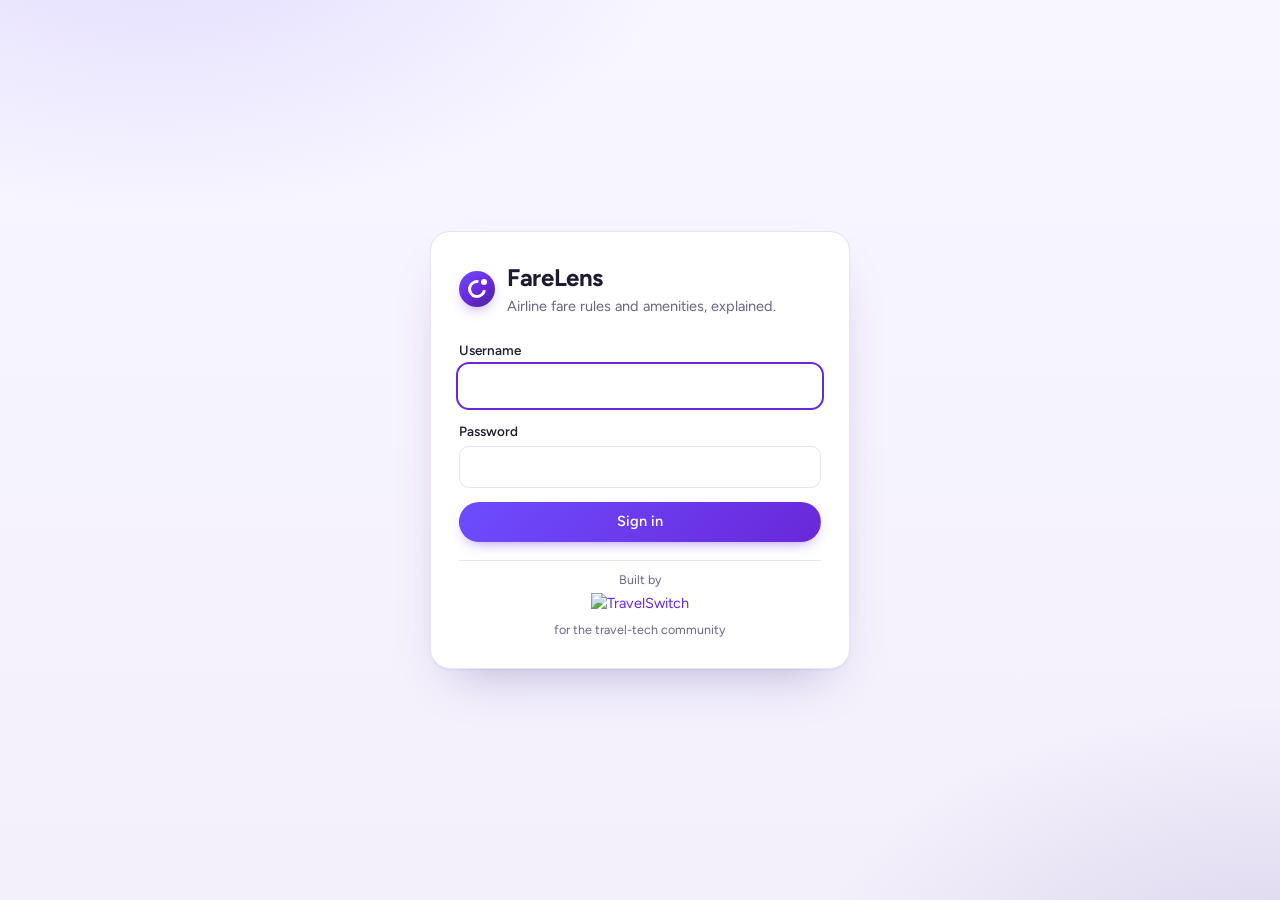
==== ui/index.html @ 28e8c0d3 "docs: headline and copy now cover amenities and fare names" ====
<!doctype html>
<html lang="en">
<head>
  <meta charset="utf-8" />
  <meta name="viewport" content="width=device-width, initial-scale=1" />
  <meta name="color-scheme" content="light dark" />
  <title>FareLens Admin – Airline fare rules summariser &amp; chat</title>
  <meta name="description" content="FareLens admin console: configure your LLM provider (OpenAI, Azure OpenAI, Anthropic Claude, Google Gemini, Groq, AWS Bedrock), manage API keys, prompts and datastores, and test airline fare-rules summaries and chat." />
  <meta name="application-name" content="FareLens" />
  <meta name="author" content="TravelSwitch" />
  <meta name="robots" content="noindex, nofollow" />
  <meta name="theme-color" content="#6928d9" />
  <meta property="og:title" content="FareLens – Airline fare rules, explained" />
  <meta property="og:description" content="Open-source, self-hosted fare-rules summariser and chat API with your own LLM." />
  <meta property="og:type" content="website" />
  <link rel="icon" href="data:image/svg+xml,%3Csvg xmlns='http://www.w3.org/2000/svg' viewBox='0 0 32 32'%3E%3Cdefs%3E%3ClinearGradient id='g' x1='0' y1='0' x2='1' y2='1'%3E%3Cstop offset='0' stop-color='%236d4dff'/%3E%3Cstop offset='1' stop-color='%23442690'/%3E%3C/linearGradient%3E%3C/defs%3E%3Ccircle cx='16' cy='16' r='15' fill='url(%23g)'/%3E%3Ccircle cx='16' cy='16' r='7' fill='none' stroke='%23fff' stroke-width='3' stroke-dasharray='33 11' transform='rotate(-35 16 16)'/%3E%3Ccircle cx='23' cy='9' r='2.5' fill='%23fff'/%3E%3C/svg%3E" />
  <link rel="preconnect" href="https://fonts.googleapis.com" />
  <link rel="preconnect" href="https://fonts.gstatic.com" crossorigin />
  <link rel="stylesheet" href="https://fonts.googleapis.com/css2?family=Figtree:wght@400;500;600;700;800&display=swap" />
  <link rel="stylesheet" href="/ui/assets/styles.css" />
</head>
<body>
  <noscript>FareLens Admin requires JavaScript.</noscript>

  <!-- Login -->
  <section id="view-login" class="auth-screen" hidden>
    <form id="login-form" class="auth-card" autocomplete="on">
      <div class="brand">
        <span class="brand-mark" aria-hidden="true"></span>
        <div>
          <h1>FareLens</h1>
          <p class="muted">Airline fare rules and amenities, explained.</p>
        </div>
      </div>
      <label class="field">
        <span>Username</span>
        <input name="username" type="text" autocomplete="username" required autofocus />
      </label>
      <label class="field">
        <span>Password</span>
        <input name="password" type="password" autocomplete="current-password" required />
      </label>
      <p id="login-error" class="form-error" role="alert" hidden></p>
      <button type="submit" class="btn btn-primary btn-block">Sign in</button>
      <a class="powered-by centered" href="https://travelswitch.com/" target="_blank" rel="noopener" title="TravelSwitch">
        <span class="muted small">Built by</span>
        <img src="/ui/assets/travelswitch-logo.png" alt="TravelSwitch" />
        <span class="muted small">for the travel-tech community</span>
      </a>
    </form>
  </section>

  <!-- App shell -->
  <div id="view-app" class="shell" hidden>
    <aside class="sidebar">
      <div class="brand compact">
        <span class="brand-mark" aria-hidden="true"></span>
        <span class="brand-name">FareLens</span>
      </div>
      <nav class="nav" aria-label="Main">
        <a href="#/overview" data-route="overview">Overview</a>
        <a href="#/usage" data-route="usage">Usage</a>
        <a href="#/llm" data-route="llm">LLM provider</a>
        <a href="#/api-keys" data-route="api-keys">API keys</a>
        <a href="#/datastores" data-route="datastores">Data stores</a>
        <a href="#/prompts" data-route="prompts">Prompts</a>
        <a href="#/playground" data-route="playground">Playground</a>
        <a href="#/account" data-route="account">Account</a>
      </nav>
      <div class="sidebar-footer">
        <a href="/docs" target="_blank" rel="noopener">API docs ↗</a>
        <span id="app-version" class="muted small"></span>
        <a class="powered-by" href="https://travelswitch.com/" target="_blank" rel="noopener" title="TravelSwitch">
          <span class="muted small">Built by</span>
          <img src="/ui/assets/travelswitch-logo.png" alt="TravelSwitch" />
          <span class="muted small">for the travel-tech community</span>
        </a>
      </div>
    </aside>

    <main class="content">
      <header class="topbar">
        <h2 id="page-title">Overview</h2>
        <div class="topbar-right">
          <span id="topbar-user" class="muted"></span>
          <button id="logout-btn" class="btn btn-ghost" type="button">Sign out</button>
        </div>
      </header>
      <div id="password-banner" class="banner banner-warn" hidden>
        You are using the default password. <a href="#/account">Change it now</a>.
      </div>
      <div id="llm-banner" class="banner banner-info" hidden>
        No LLM provider is configured yet — the API will return 503 until you <a href="#/llm">set one up</a>.
      </div>
      <div id="page" class="page"></div>
    </main>
  </div>

  <div id="toasts" class="toasts" aria-live="polite"></div>

  <div id="modal-root"></div>

  <script src="/ui/assets/app.js"></script>
</body>
</html>
---- ui/assets/styles.css ----
/* FareLens admin UI - no framework, light/dark aware. */

:root {
  /* Brand tokens (TravelSwitch palette: purple primary, Figtree type, soft radii) */
  --bg: #fbfaff;
  --surface: #ffffff;
  --surface-2: #f6f4ff;
  --border: #e8e3f5;
  --text: #1f1a2e;
  --text-muted: #6b6482;
  --primary: #6928d9;
  --primary-hover: #5a1fc0;
  --primary-soft: #ece0ff;
  --secondary: #442690;
  --accent: #6d4dff;
  --danger: #d33a3a;
  --danger-soft: #fdeaea;
  --success: #1f8f4e;
  --success-soft: #e4f5ea;
  --warn: #a8600a;
  --warn-soft: #fff3dc;
  --info-soft: #f6f4ff;
  --chart-1: #6928d9;
  --chart-2: #b1a9ff;
  --chart-3: #c9c4d6;
  --chart-4: #f0a04b;
  --radius: 14px;
  --radius-lg: 20px;
  --shadow: 0 1px 2px rgba(68, 38, 144, 0.06), 0 10px 30px -14px rgba(68, 38, 144, 0.18);
  --sidebar-w: 236px;
  --font: "Figtree", system-ui, -apple-system, "Segoe UI", Roboto, "Helvetica Neue", Arial, sans-serif;
  --mono: ui-monospace, SFMono-Regular, Menlo, Consolas, monospace;
}

@media (prefers-color-scheme: dark) {
  :root {
    --bg: #100d1a;
    --surface: #181427;
    --surface-2: #211b35;
    --border: #2f2747;
    --text: #ece8f6;
    --text-muted: #a49dbb;
    --primary: #9b7bff;
    --primary-hover: #ad92ff;
    --primary-soft: #2b1f52;
    --secondary: #b1a9ff;
    --accent: #b1a9ff;
    --danger: #ff6b6b;
    --danger-soft: #3a1d1d;
    --success: #3ccf7a;
    --success-soft: #16311f;
    --warn: #f0b04a;
    --warn-soft: #3a2c10;
    --info-soft: #221b3d;
    --chart-1: #9b7bff;
    --chart-2: #5a48b0;
    --chart-3: #4a4462;
    --chart-4: #f0b04a;
    --shadow: none;
  }
}

* { box-sizing: border-box; }
html, body { margin: 0; padding: 0; }
body {
  font-family: var(--font);
  font-size: 14.5px;
  line-height: 1.5;
  color: var(--text);
  background: var(--bg);
  -webkit-font-smoothing: antialiased;
}
a { color: var(--primary); text-decoration: none; }
a:hover { text-decoration: underline; }
code, pre, .mono { font-family: var(--mono); font-size: 0.92em; }
pre { white-space: pre-wrap; word-break: break-word; }
h1, h2, h3, h4 { margin: 0 0 8px; font-weight: 700; letter-spacing: -0.015em; }
h1 { font-size: 24px; }
h2 { font-size: 20px; }
h3 { font-size: 16px; }
p { margin: 0 0 10px; }
.muted { color: var(--text-muted); }
.small { font-size: 12.5px; }
[hidden] { display: none !important; }

/* ---------- Auth ---------- */
.auth-screen {
  min-height: 100vh;
  display: grid;
  place-items: center;
  padding: 24px;
  background:
    radial-gradient(900px 500px at 12% -10%, rgba(109, 77, 255, 0.16), transparent 60%),
    radial-gradient(800px 480px at 100% 110%, rgba(68, 38, 144, 0.14), transparent 60%),
    linear-gradient(180deg, #f8f6ff 0%, #f3f0fb 100%);
}
@media (prefers-color-scheme: dark) {
  .auth-screen {
    background:
      radial-gradient(900px 500px at 12% -10%, rgba(155, 123, 255, 0.18), transparent 60%),
      radial-gradient(800px 480px at 100% 110%, rgba(109, 77, 255, 0.14), transparent 60%),
      var(--bg);
  }
}
.auth-card {
  width: 100%;
  max-width: 420px;
  background: var(--surface);
  border: 1px solid var(--border);
  border-radius: var(--radius-lg);
  padding: 28px;
  box-shadow: 0 1px 2px rgba(68, 38, 144, 0.06), 0 24px 48px -24px rgba(68, 38, 144, 0.35);
}
.brand { display: flex; align-items: center; gap: 12px; margin-bottom: 22px; }
.brand.compact { margin: 0; padding: 18px 18px 8px; }
.brand h1 { margin: 0; }
.brand p { margin: 0; }
.brand-mark {
  width: 36px; height: 36px; border-radius: 50%; flex: 0 0 auto; position: relative;
  background: linear-gradient(145deg, var(--accent) 0%, var(--primary) 55%, var(--secondary) 100%);
  box-shadow: 0 6px 14px -6px rgba(105, 40, 217, 0.6);
}
.brand-mark::before {
  content: ""; position: absolute; inset: 9px; border-radius: 50%;
  border: 3px solid #fff; border-right-color: transparent; transform: rotate(-35deg);
}
.brand-mark::after {
  content: ""; position: absolute; width: 6px; height: 6px; border-radius: 50%;
  background: #fff; right: 8px; top: 8px;
}
.brand-name { font-weight: 700; font-size: 17px; }

/* ---------- Layout ---------- */
.shell { display: grid; grid-template-columns: var(--sidebar-w) 1fr; min-height: 100vh; }
.sidebar {
  background: var(--surface);
  border-right: 1px solid var(--border);
  display: flex; flex-direction: column;
  position: sticky; top: 0; height: 100vh;
}
.nav { display: flex; flex-direction: column; padding: 8px 10px; gap: 2px; }
.nav a { white-space: nowrap; }
.nav a {
  padding: 9px 14px; border-radius: 999px; color: var(--text); font-weight: 500;
}
.nav a:hover { background: var(--surface-2); text-decoration: none; }
.nav a.active { background: var(--primary-soft); color: var(--primary); }
.sidebar-footer { margin-top: auto; padding: 14px 18px; display: flex; flex-direction: column; gap: 4px; border-top: 1px solid var(--border); }
.content { min-width: 0; display: flex; flex-direction: column; }
.topbar {
  display: flex; align-items: center; justify-content: space-between;
  padding: 16px 28px; border-bottom: 1px solid var(--border); background: var(--surface);
}
.topbar h2 { margin: 0; }
.topbar-right { display: flex; align-items: center; gap: 14px; }
.page { padding: 24px 28px 48px; max-width: 1560px; width: 100%; }

.banner { padding: 10px 28px; border-bottom: 1px solid var(--border); font-weight: 500; }
.banner-warn { background: var(--warn-soft); color: var(--warn); }
.banner-info { background: var(--info-soft); }

/* ---------- Cards & grid ---------- */
.grid { display: grid; gap: 16px; }
.grid-2 { grid-template-columns: repeat(2, minmax(0, 1fr)); }
.grid-3 { grid-template-columns: repeat(3, minmax(0, 1fr)); }
.grid-4 { grid-template-columns: repeat(4, minmax(0, 1fr)); }
.card {
  background: var(--surface); border: 1px solid var(--border); border-radius: var(--radius);
  padding: 18px 20px; box-shadow: var(--shadow);
}
.page > * + * { margin-top: 16px; }
.card-head { display: flex; align-items: center; justify-content: space-between; gap: 12px; margin-bottom: 12px; flex-wrap: wrap; }
.card-head h3 { margin: 0; }
.stat { display: flex; flex-direction: column; gap: 2px; }
.stat .label { color: var(--text-muted); font-size: 12.5px; text-transform: uppercase; letter-spacing: 0.04em; }
.stat .value { font-size: 28px; font-weight: 800; letter-spacing: -0.02em; color: var(--secondary); }
@media (prefers-color-scheme: dark) { .stat .value { color: var(--text); } }
.stat .sub { color: var(--text-muted); font-size: 12.5px; }

.kv { display: grid; grid-template-columns: max-content 1fr; gap: 6px 16px; margin: 0; }
.kv dt { color: var(--text-muted); }
.kv dd { margin: 0; word-break: break-word; }

/* ---------- Forms ---------- */
.field { display: flex; flex-direction: column; gap: 5px; margin-bottom: 14px; }
.field > span { font-weight: 550; font-size: 13.5px; }
.field .help { color: var(--text-muted); font-size: 12.5px; }
input[type="text"], input[type="password"], input[type="number"], input[type="date"], select, textarea {
  width: 100%; padding: 9px 12px; border: 1px solid var(--border); border-radius: 10px;
  background: var(--surface); color: var(--text); font: inherit;
}
input:focus, select:focus, textarea:focus { outline: 2px solid var(--primary); outline-offset: 1px; border-color: transparent; }
textarea { min-height: 120px; resize: vertical; }
.inline { display: flex; gap: 10px; align-items: center; flex-wrap: wrap; }
.inline > * { margin-bottom: 0; }
.inline select, .inline input[type="text"] { width: auto; }
.form-row { display: grid; grid-template-columns: repeat(2, minmax(0, 1fr)); gap: 0 16px; }
.form-actions { display: flex; gap: 10px; align-items: center; flex-wrap: wrap; margin-top: 6px; }
.form-error { color: var(--danger); margin: 0 0 10px; }
.checkbox { display: flex; gap: 8px; align-items: center; font-weight: 500; }
.checkbox input { width: auto; }
.radio-group { display: flex; gap: 14px; flex-wrap: wrap; }
.radio-group label { display: flex; gap: 6px; align-items: center; }

.btn {
  display: inline-flex; align-items: center; justify-content: center; gap: 6px;
  padding: 8px 16px; border-radius: 999px; border: 1px solid var(--border);
  background: var(--surface); color: var(--text); font: inherit; font-weight: 550; cursor: pointer;
}
.btn:hover { background: var(--surface-2); }
.btn:disabled { opacity: 0.55; cursor: not-allowed; }
.btn-primary { background: linear-gradient(135deg, var(--accent), var(--primary)); border-color: transparent; color: #fff; box-shadow: 0 6px 16px -8px rgba(105, 40, 217, 0.7); }
.btn-primary:hover { background: var(--primary-hover); filter: saturate(1.05); }
.btn-danger { color: var(--danger); border-color: var(--danger); background: transparent; }
.btn-danger:hover { background: var(--danger-soft); }
.btn-ghost { border-color: transparent; background: transparent; }
.btn-sm { padding: 5px 10px; font-size: 13px; }
.btn-block { width: 100%; }

/* ---------- Tables ---------- */
.table { width: 100%; border-collapse: collapse; font-size: 13.5px; }
.table th, .table td { text-align: left; padding: 9px 10px; border-bottom: 1px solid var(--border); vertical-align: top; }
.table th { color: var(--text-muted); font-weight: 600; font-size: 12.5px; text-transform: uppercase; letter-spacing: 0.04em; }
.table tr:last-child td { border-bottom: none; }
.table .num { text-align: right; font-variant-numeric: tabular-nums; }
.table-wrap { overflow-x: auto; }

.pill { display: inline-block; padding: 2px 8px; border-radius: 999px; font-size: 12px; font-weight: 600; }
.pill-ok { background: var(--success-soft); color: var(--success); }
.pill-bad { background: var(--danger-soft); color: var(--danger); }
.pill-warn { background: var(--warn-soft); color: var(--warn); }
.pill-muted { background: var(--surface-2); color: var(--text-muted); }

/* ---------- Chart ---------- */
.chart { width: 100%; height: auto; display: block; }
.chart-legend { display: flex; gap: 16px; font-size: 12.5px; color: var(--text-muted); margin-top: 6px; flex-wrap: wrap; }
.chart-legend i { display: inline-block; width: 10px; height: 10px; border-radius: 2px; margin-right: 6px; vertical-align: -1px; }
.chart-tooltip {
  position: fixed; pointer-events: none; z-index: 20; background: var(--text); color: var(--bg);
  padding: 6px 9px; border-radius: 6px; font-size: 12.5px; white-space: nowrap; display: none;
}

/* ---------- Playground ---------- */
.playground { display: grid; grid-template-columns: minmax(0, 1fr) minmax(0, 1fr); gap: 16px; }
.md { font-size: 14px; line-height: 1.55; }
.md table { border-collapse: collapse; width: 100%; margin: 8px 0; font-size: 13px; }
.md th, .md td { border: 1px solid var(--border); padding: 6px 8px; text-align: left; vertical-align: top; }
.md th { background: var(--surface-2); }
.md ul { padding-left: 20px; margin: 6px 0; }
.md h1, .md h2, .md h3 { margin-top: 12px; }
.md[dir="rtl"] { text-align: right; }
.chat-log { display: flex; flex-direction: column; gap: 10px; max-height: 480px; overflow: auto; padding: 4px 0; }
.bubble { padding: 10px 12px; border-radius: 10px; max-width: 92%; }
.bubble-user { align-self: flex-end; background: var(--primary-soft); }
.bubble-assistant { align-self: flex-start; background: var(--surface-2); }
.segments-list { display: flex; flex-direction: column; gap: 10px; }
.segment { border: 1px dashed var(--border); border-radius: 8px; padding: 10px 12px; }
.segment .form-row { grid-template-columns: repeat(3, minmax(0, 1fr)); }

/* ---------- Toasts & modal ---------- */
.toasts { position: fixed; right: 18px; bottom: 18px; display: flex; flex-direction: column; gap: 8px; z-index: 50; }
.toast { padding: 10px 14px; border-radius: 8px; background: var(--text); color: var(--bg); box-shadow: var(--shadow); max-width: 380px; }
.toast-error { background: var(--danger); color: #fff; }
.toast-success { background: var(--success); color: #fff; }
.modal-backdrop { position: fixed; inset: 0; background: rgba(0, 0, 0, 0.45); display: grid; place-items: center; z-index: 40; padding: 20px; }
.modal { background: var(--surface); border-radius: var(--radius-lg); padding: 22px; width: 100%; max-width: 520px; box-shadow: var(--shadow); }
.copy-box { display: flex; gap: 8px; align-items: stretch; }
.copy-box input { font-family: var(--mono); }

.empty { color: var(--text-muted); padding: 18px; text-align: center; }
.spinner { display: inline-block; width: 14px; height: 14px; border: 2px solid currentColor; border-right-color: transparent; border-radius: 50%; animation: spin 0.7s linear infinite; vertical-align: -2px; }
@keyframes spin { to { transform: rotate(360deg); } }

/* ---------- Responsive ---------- */
@media (max-width: 960px) {
  .grid-3, .grid-4 { grid-template-columns: repeat(2, minmax(0, 1fr)); }
  .playground { grid-template-columns: 1fr; }
}
@media (max-width: 720px) {
  .shell { grid-template-columns: 1fr; }
  .sidebar { position: static; height: auto; flex-direction: row; align-items: center; overflow-x: auto; border-right: none; border-bottom: 1px solid var(--border); }
  .nav { flex-direction: row; padding: 8px; }
  .sidebar-footer { display: none; }
  .brand.compact { padding: 10px 12px; }
  .brand.compact .brand-name { display: none; }
  .topbar, .page, .banner { padding-left: 16px; padding-right: 16px; }
  .grid-2, .grid-3, .grid-4, .form-row, .segment .form-row { grid-template-columns: 1fr; }
}

/* ---------- Overview ---------- */
.grid-3-1 { grid-template-columns: minmax(0, 2fr) minmax(0, 1fr); }
.stat-row { display: flex; justify-content: space-between; align-items: flex-end; gap: 12px; }
.stat-row > div { display: flex; flex-direction: column; gap: 2px; min-width: 0; }
.spark { width: 120px; height: 34px; flex: 0 0 auto; }
.head-with-avatar { display: flex; align-items: center; gap: 12px; }
.head-with-avatar h3 { margin: 0; }
.avatar {
  width: 42px; height: 42px; border-radius: 12px; display: grid; place-items: center; flex: 0 0 auto;
  background: linear-gradient(145deg, var(--accent), var(--secondary)); color: #fff; font-weight: 800; font-size: 13px; letter-spacing: 0.02em;
}
.spec-grid { display: grid; grid-template-columns: repeat(2, minmax(0, 1fr)); gap: 10px; margin-top: 6px; }
.spec { background: var(--surface-2); border-radius: 10px; padding: 10px 12px; display: flex; flex-direction: column; gap: 2px; min-width: 0; }
.spec-label { color: var(--text-muted); font-size: 11.5px; text-transform: uppercase; letter-spacing: 0.05em; }
.spec-value { font-weight: 600; overflow-wrap: anywhere; }
.card-foot { display: flex; align-items: center; gap: 12px; margin-top: 14px; padding-top: 12px; border-top: 1px solid var(--border); }
.latency-ok { color: var(--success); font-weight: 700; }
.provider-chips { display: flex; flex-wrap: wrap; gap: 8px; }
.chip { padding: 6px 12px; border-radius: 999px; background: var(--surface-2); border: 1px solid var(--border); color: var(--text); font-weight: 500; font-size: 13px; }
.chip:hover { border-color: var(--primary); color: var(--primary); text-decoration: none; }
.store-row { display: flex; align-items: center; gap: 14px; padding: 12px 0; border-bottom: 1px solid var(--border); }
.store-row:last-of-type { border-bottom: none; }
.store-icon { width: 42px; height: 42px; border-radius: 12px; display: grid; place-items: center; font-weight: 800; font-size: 12px; color: #fff; flex: 0 0 auto; }
.store-icon-pg { background: linear-gradient(145deg, #4b8bd6, #2f5f9e); }
.store-icon-rd { background: linear-gradient(145deg, #e6564d, #b8322a); }
.store-body { flex: 1; min-width: 0; }
.store-title { font-weight: 650; display: flex; gap: 8px; align-items: center; flex-wrap: wrap; }
.store-host { overflow-wrap: anywhere; }
.store-latency { display: flex; flex-direction: column; align-items: flex-end; gap: 2px; text-align: right; flex: 0 0 auto; }
.mini-stats { display: grid; grid-template-columns: repeat(3, minmax(0, 1fr)); gap: 10px; margin-top: 12px; }
.mini-stats > div { background: var(--surface-2); border-radius: 10px; padding: 10px 12px; display: flex; flex-direction: column; gap: 2px; }
.activity { list-style: none; margin: 0; padding: 0; display: flex; flex-direction: column; }
.activity li { display: flex; align-items: center; gap: 10px; padding: 8px 0; border-bottom: 1px solid var(--border); }
.activity li:last-child { border-bottom: none; }
.activity-main { flex: 1; min-width: 0; overflow: hidden; text-overflow: ellipsis; white-space: nowrap; }
.activity-meta { flex: 0 0 auto; }
.dot { width: 8px; height: 8px; border-radius: 50%; flex: 0 0 auto; }
.dot-ok { background: var(--success); }
.dot-bad { background: var(--danger); }
.steps { margin: 0 0 10px; padding-left: 20px; }
.steps li { margin-bottom: 4px; }
.code-block { background: var(--surface-2); border: 1px solid var(--border); border-radius: 10px; padding: 12px 14px; margin: 0; font-size: 12.5px; overflow: auto; }
@media (max-width: 960px) { .grid-3-1, .spec-grid, .mini-stats { grid-template-columns: 1fr; } }

/* ---------- Provider picker ---------- */
.provider-grid { display: grid; grid-template-columns: repeat(6, minmax(0, 1fr)); gap: 12px; }
.provider-card {
  display: flex; flex-direction: column; align-items: center; gap: 10px; padding: 16px 10px; position: relative;
  background: var(--surface); border: 1.5px solid var(--border); border-radius: var(--radius); cursor: pointer; font: inherit; color: var(--text);
  transition: border-color .15s, transform .15s, box-shadow .15s;
}
.provider-card:hover { border-color: var(--accent); transform: translateY(-1px); box-shadow: var(--shadow); }
.provider-card.selected { border-color: var(--primary); background: var(--primary-soft); box-shadow: 0 0 0 3px rgba(105, 40, 217, 0.15); }
.provider-name { font-weight: 650; font-size: 13.5px; text-align: center; }
.provider-badge { position: absolute; top: 8px; right: 8px; }
.provider-logo { width: 44px; height: 44px; display: inline-block; flex: 0 0 auto; }
.provider-logo .logo-tile { width: 100%; height: 100%; border-radius: 12px; background: #fff; border: 1px solid var(--border); display: grid; place-items: center; box-sizing: border-box; }
.provider-logo .logo-tile svg, .provider-logo .logo-tile img { width: 62%; height: 62%; display: block; }
.logo-fallback { font-weight: 800; font-size: 12px; color: var(--primary); }

/* ---------- Secret inputs ---------- */
.secret-wrap { position: relative; }
.secret-wrap input { padding-right: 42px; font-family: var(--mono); font-size: 13px; }
.eye { position: absolute; right: 6px; top: 50%; transform: translateY(-50%); border: none; background: transparent; color: var(--text-muted); cursor: pointer; padding: 6px; border-radius: 8px; display: grid; place-items: center; }
.eye:hover { color: var(--primary); background: var(--surface-2); }

/* ---------- Segmented control ---------- */
.segmented { display: inline-flex; background: var(--surface-2); border: 1px solid var(--border); border-radius: 999px; padding: 3px; gap: 2px; margin-bottom: 14px; }
.segmented label { position: relative; cursor: pointer; }
.segmented input { position: absolute; opacity: 0; inset: 0; }
.segmented span { display: inline-block; padding: 7px 14px; border-radius: 999px; font-weight: 550; font-size: 13.5px; color: var(--text-muted); }
.segmented input:checked + span { background: var(--surface); color: var(--primary); box-shadow: var(--shadow); }
.segmented input:disabled + span { opacity: 0.5; cursor: not-allowed; }
.segmented.small { margin: 0; }
.segmented.small span { padding: 5px 11px; font-size: 12.5px; }
.form-row-3-1 { grid-template-columns: 3fr 1fr; }
details.advanced { margin: 4px 0 12px; }
details.advanced summary { cursor: pointer; color: var(--primary); font-size: 13px; margin-bottom: 8px; }
.store-current { display: flex; gap: 10px; align-items: baseline; margin-bottom: 14px; padding: 8px 12px; background: var(--surface-2); border-radius: 10px; overflow-wrap: anywhere; }
.select-btn { padding-right: 28px; appearance: auto; }

/* ---------- Playground ---------- */
.pg-toolbar { display: flex; justify-content: space-between; align-items: center; gap: 12px; flex-wrap: wrap; margin-bottom: 16px; }
.tabs { display: inline-flex; background: var(--surface-2); border: 1px solid var(--border); border-radius: 999px; padding: 3px; }
.tab { border: none; background: transparent; padding: 7px 18px; border-radius: 999px; font: inherit; font-weight: 600; color: var(--text-muted); cursor: pointer; }
.tab.active { background: var(--surface); color: var(--primary); box-shadow: var(--shadow); }
.pg-split { display: grid; grid-template-columns: minmax(0, 1fr) minmax(0, 1fr); gap: 16px; align-items: start; }
.pg-split-chat { grid-template-columns: minmax(0, 5fr) minmax(0, 7fr); }
.pg-pane { display: flex; flex-direction: column; min-height: 560px; }
.pg-form { display: flex; flex-direction: column; flex: 1; }
.rules-input { flex: 1; min-height: 340px; font-family: var(--mono); font-size: 12.5px; line-height: 1.5; background: var(--surface-2); border-radius: 12px; }
.rules-input.small { min-height: 150px; }
.pg-options { display: flex; align-items: center; gap: 16px; flex-wrap: wrap; margin: 12px 0 10px; }
.opt { display: flex; align-items: center; gap: 8px; font-weight: 550; font-size: 13px; }
.opt select { width: auto; padding: 6px 10px; }
.result-body { flex: 1; overflow: auto; padding: 4px 2px; }
.result-body.mobile-preview { max-width: 380px; margin: 0 auto; border: 1px solid var(--border); border-radius: 22px; padding: 16px; background: var(--surface-2); }
.raw { background: var(--surface-2); border-radius: 10px; padding: 12px; font-size: 12.5px; margin: 0; }
.empty-state { flex: 1; display: flex; flex-direction: column; align-items: center; justify-content: center; text-align: center; gap: 8px; color: var(--text-muted); padding: 32px 16px; min-height: 260px; }
.empty-art { font-size: 34px; }
.suggestions { display: flex; flex-wrap: wrap; gap: 8px; justify-content: center; margin-top: 6px; max-width: 520px; }
.chat-pane { min-height: 620px; }
.chat-log { flex: 1; display: flex; flex-direction: column; gap: 14px; overflow: auto; padding: 6px 2px; max-height: 60vh; }
.msg { display: flex; gap: 10px; align-items: flex-start; }
.msg-user { flex-direction: row-reverse; }
.msg-avatar { flex: 0 0 auto; width: 34px; height: 34px; border-radius: 50%; display: grid; place-items: center; font-size: 11px; font-weight: 700; background: var(--surface-2); color: var(--text-muted); }
.msg-user .msg-avatar { background: var(--secondary); color: #fff; }
.msg-body { max-width: 82%; padding: 10px 14px; border-radius: 16px; background: var(--surface-2); }
.msg-user .msg-body { background: var(--primary); color: #fff; border-bottom-right-radius: 4px; }
.msg-assistant .msg-body { border-bottom-left-radius: 4px; }
.brand-mark.sm { width: 34px; height: 34px; }
.brand-mark.sm::before { inset: 8px; border-width: 2.5px; }
.brand-mark.sm::after { width: 5px; height: 5px; right: 7px; top: 7px; }
.typing { display: inline-flex; gap: 4px; padding: 4px 0; }
.typing i { width: 7px; height: 7px; border-radius: 50%; background: var(--text-muted); animation: blink 1.2s infinite; }
.typing i:nth-child(2) { animation-delay: .2s; } .typing i:nth-child(3) { animation-delay: .4s; }
@keyframes blink { 0%, 80%, 100% { opacity: .25; } 40% { opacity: 1; } }
.composer { display: flex; gap: 8px; margin-top: 12px; padding-top: 12px; border-top: 1px solid var(--border); }
.composer input { flex: 1; border-radius: 999px; padding-left: 16px; }
.segment { border: 1px solid var(--border); border-radius: 12px; padding: 10px 12px; background: var(--surface); }
.segment-head { display: flex; align-items: center; gap: 10px; margin-bottom: 6px; }
.route { display: flex; align-items: center; gap: 6px; }
.route input { width: 64px; text-transform: uppercase; text-align: center; font-weight: 700; font-family: var(--mono); padding: 7px 6px; }
.route .arrow { color: var(--text-muted); }
.segment-head input[type="date"] { width: auto; padding: 7px 10px; }
.segment-head [data-remove] { margin-left: auto; }
.segment details summary { cursor: pointer; margin: 4px 0; list-style: none; display: flex; align-items: center; gap: 6px; }
.segment details summary::before { content: "▾"; color: var(--text-muted); font-size: 12px; transition: transform .15s; }
.segment details:not([open]) summary::before { transform: rotate(-90deg); }
.seg-label { font-weight: 600; font-size: 13px; }
.seg-hint { display: none; } .segment details[open] summary:hover .seg-hint { display: inline; }
.segment textarea { margin-top: 6px; }
@media (max-width: 1100px) { .provider-grid { grid-template-columns: repeat(3, minmax(0, 1fr)); } }
@media (max-width: 960px) { .pg-split, .pg-split-chat { grid-template-columns: 1fr; } .pg-pane { min-height: 0; } }

/* ---------- Powered by ---------- */
.powered-by { display: flex; flex-direction: column; gap: 4px; margin-top: 10px; padding-top: 10px; border-top: 1px solid var(--border); }
.powered-by:hover { text-decoration: none; opacity: .85; }
.powered-by img { height: 22px; width: auto; align-self: flex-start; }
.powered-by.centered { align-items: center; margin-top: 18px; }
.powered-by.centered img { align-self: center; height: 24px; }
@media (prefers-color-scheme: dark) { .powered-by img { filter: brightness(0) invert(1); opacity: .9; } }
@media (max-width: 720px) { .sidebar-footer { display: none; } }

/* ---------- Prompts ---------- */
.prompts-layout { display: grid; grid-template-columns: 300px minmax(0, 1fr); gap: 16px; align-items: start; }
.prompt-group { display: flex; flex-direction: column; gap: 4px; margin-bottom: 14px; }
.prompt-group .spec-label { margin: 4px 0 6px; }
.prompt-item { display: flex; justify-content: space-between; align-items: center; gap: 8px; width: 100%; text-align: left; padding: 9px 12px; border-radius: 10px; border: 1px solid transparent; background: transparent; font: inherit; color: var(--text); cursor: pointer; }
.prompt-item:hover { background: var(--surface-2); }
.prompt-item.active { background: var(--primary-soft); color: var(--primary); border-color: var(--primary-soft); font-weight: 600; }
.placeholders { display: flex; flex-wrap: wrap; gap: 6px; margin: 4px 0 10px; }
.ph { background: var(--surface-2); border: 1px solid var(--border); border-radius: 6px; padding: 2px 7px; font-size: 12px; color: var(--text-muted); }
.ph-req { border-color: var(--primary); color: var(--primary); }
.prompt-text { min-height: 420px; font-size: 13px; }
@media (max-width: 960px) { .prompts-layout { grid-template-columns: 1fr; } }

/* ---------- Amenities ---------- */
.amenity-grid { display: grid; grid-template-columns: repeat(auto-fill, minmax(230px, 1fr)); gap: 10px; }
.amenity-card { background: var(--surface-2); border: 1px solid var(--border); border-radius: 12px; padding: 12px 14px; display: flex; flex-direction: column; gap: 6px; }
.amenity-head { display: flex; justify-content: space-between; align-items: center; gap: 8px; }
.amenity-type { font-size: 12px; font-weight: 700; color: var(--primary); letter-spacing: .03em; }
.amenity-desc { font-weight: 600; line-height: 1.35; }
.amenity-details { line-height: 1.4; }
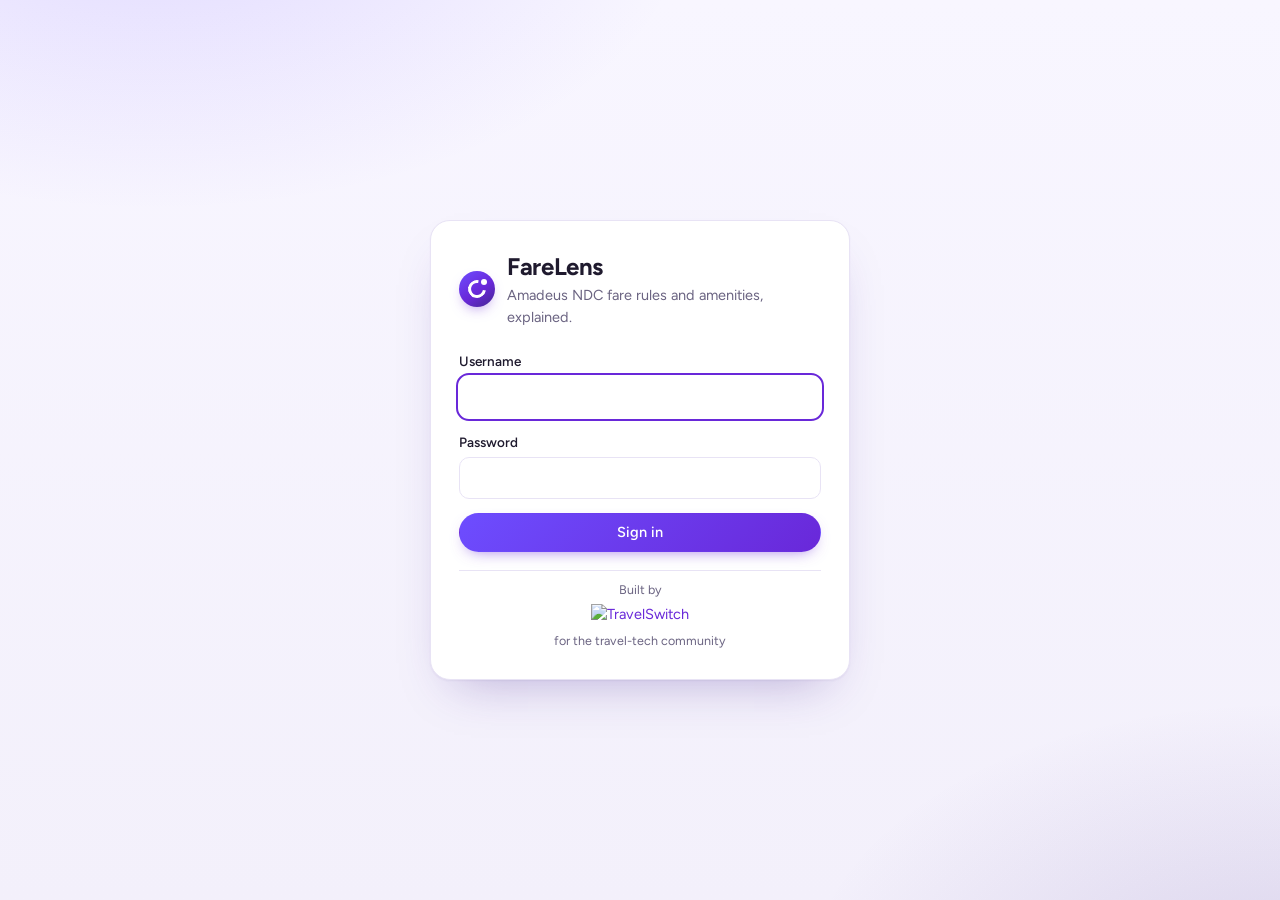
==== commit f58b8227: "Position for Amadeus NDC: fare rules and amenities given equal weight, GDS/Sabre/Travelport referenc" ====
--- a/ui/index.html
+++ b/ui/index.html
@@ -4,13 +4,13 @@
   <meta charset="utf-8" />
   <meta name="viewport" content="width=device-width, initial-scale=1" />
   <meta name="color-scheme" content="light dark" />
-  <title>FareLens Admin – Airline fare rules summariser &amp; chat</title>
+  <title>FareLens Admin – Amadeus NDC fare rules &amp; amenities</title>
   <meta name="description" content="FareLens admin console: configure your LLM provider (OpenAI, Azure OpenAI, Anthropic Claude, Google Gemini, Groq, AWS Bedrock), manage API keys, prompts and datastores, and test airline fare-rules summaries and chat." />
   <meta name="application-name" content="FareLens" />
   <meta name="author" content="TravelSwitch" />
   <meta name="robots" content="noindex, nofollow" />
   <meta name="theme-color" content="#6928d9" />
-  <meta property="og:title" content="FareLens – Airline fare rules, explained" />
+  <meta property="og:title" content="FareLens – Amadeus NDC fare rules and amenities, explained" />
   <meta property="og:description" content="Open-source, self-hosted fare-rules summariser and chat API with your own LLM." />
   <meta property="og:type" content="website" />
   <link rel="icon" href="data:image/svg+xml,%3Csvg xmlns='http://www.w3.org/2000/svg' viewBox='0 0 32 32'%3E%3Cdefs%3E%3ClinearGradient id='g' x1='0' y1='0' x2='1' y2='1'%3E%3Cstop offset='0' stop-color='%236d4dff'/%3E%3Cstop offset='1' stop-color='%23442690'/%3E%3C/linearGradient%3E%3C/defs%3E%3Ccircle cx='16' cy='16' r='15' fill='url(%23g)'/%3E%3Ccircle cx='16' cy='16' r='7' fill='none' stroke='%23fff' stroke-width='3' stroke-dasharray='33 11' transform='rotate(-35 16 16)'/%3E%3Ccircle cx='23' cy='9' r='2.5' fill='%23fff'/%3E%3C/svg%3E" />
@@ -29,7 +29,7 @@
         <span class="brand-mark" aria-hidden="true"></span>
         <div>
           <h1>FareLens</h1>
-          <p class="muted">Airline fare rules and amenities, explained.</p>
+          <p class="muted">Amadeus NDC fare rules and amenities, explained.</p>
         </div>
       </div>
       <label class="field">
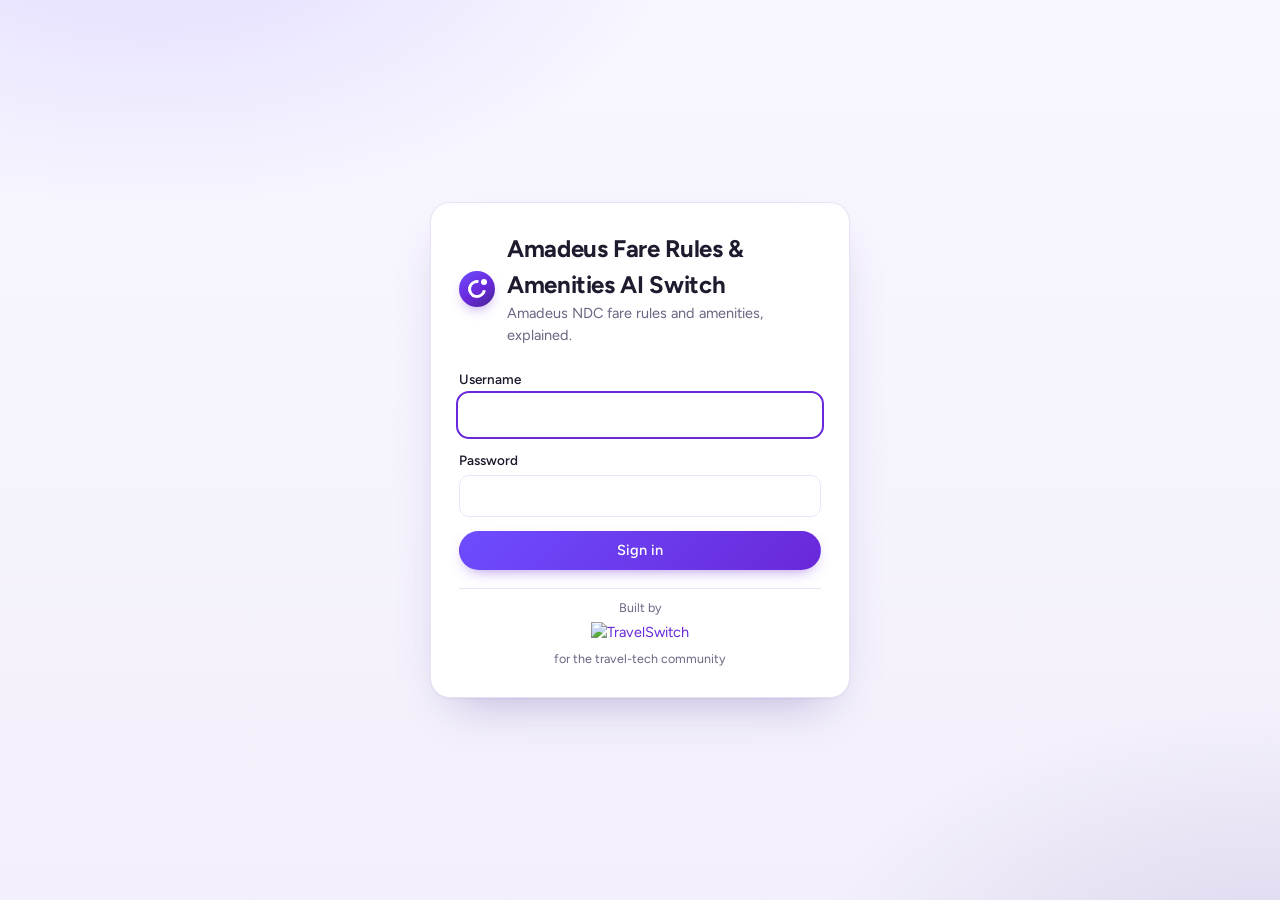
==== commit bb6459c2: "Rename product to Amadeus Fare Rules & Amenities AI Switch User-facing name, repository URL, website" ====
--- a/ui/index.html
+++ b/ui/index.html
@@ -4,13 +4,13 @@
   <meta charset="utf-8" />
   <meta name="viewport" content="width=device-width, initial-scale=1" />
   <meta name="color-scheme" content="light dark" />
-  <title>FareLens Admin – Amadeus NDC fare rules &amp; amenities</title>
-  <meta name="description" content="FareLens admin console: configure your LLM provider (OpenAI, Azure OpenAI, Anthropic Claude, Google Gemini, Groq, AWS Bedrock), manage API keys, prompts and datastores, and test airline fare-rules summaries and chat." />
-  <meta name="application-name" content="FareLens" />
+  <title>Amadeus Fare Rules &amp; Amenities AI Switch Admin – Amadeus NDC fare rules &amp; amenities</title>
+  <meta name="description" content="Amadeus Fare Rules &amp; Amenities AI Switch admin console: configure your LLM provider (OpenAI, Azure OpenAI, Anthropic Claude, Google Gemini, Groq, AWS Bedrock), manage API keys, prompts and datastores, and test airline fare-rules summaries and chat." />
+  <meta name="application-name" content="Amadeus Fare Rules &amp; Amenities AI Switch" />
   <meta name="author" content="TravelSwitch" />
   <meta name="robots" content="noindex, nofollow" />
   <meta name="theme-color" content="#6928d9" />
-  <meta property="og:title" content="FareLens – Amadeus NDC fare rules and amenities, explained" />
+  <meta property="og:title" content="Amadeus Fare Rules &amp; Amenities AI Switch – Amadeus NDC fare rules and amenities, explained" />
   <meta property="og:description" content="Open-source, self-hosted fare-rules summariser and chat API with your own LLM." />
   <meta property="og:type" content="website" />
   <link rel="icon" href="data:image/svg+xml,%3Csvg xmlns='http://www.w3.org/2000/svg' viewBox='0 0 32 32'%3E%3Cdefs%3E%3ClinearGradient id='g' x1='0' y1='0' x2='1' y2='1'%3E%3Cstop offset='0' stop-color='%236d4dff'/%3E%3Cstop offset='1' stop-color='%23442690'/%3E%3C/linearGradient%3E%3C/defs%3E%3Ccircle cx='16' cy='16' r='15' fill='url(%23g)'/%3E%3Ccircle cx='16' cy='16' r='7' fill='none' stroke='%23fff' stroke-width='3' stroke-dasharray='33 11' transform='rotate(-35 16 16)'/%3E%3Ccircle cx='23' cy='9' r='2.5' fill='%23fff'/%3E%3C/svg%3E" />
@@ -20,7 +20,7 @@
   <link rel="stylesheet" href="/ui/assets/styles.css" />
 </head>
 <body>
-  <noscript>FareLens Admin requires JavaScript.</noscript>
+  <noscript>Amadeus Fare Rules &amp; Amenities AI Switch Admin requires JavaScript.</noscript>
 
   <!-- Login -->
   <section id="view-login" class="auth-screen" hidden>
@@ -28,7 +28,7 @@
       <div class="brand">
         <span class="brand-mark" aria-hidden="true"></span>
         <div>
-          <h1>FareLens</h1>
+          <h1>Amadeus Fare Rules &amp; Amenities AI Switch</h1>
           <p class="muted">Amadeus NDC fare rules and amenities, explained.</p>
         </div>
       </div>
@@ -55,7 +55,7 @@
     <aside class="sidebar">
       <div class="brand compact">
         <span class="brand-mark" aria-hidden="true"></span>
-        <span class="brand-name">FareLens</span>
+        <span class="brand-name" title="Amadeus Fare Rules &amp; Amenities AI Switch">AI Switch</span>
       </div>
       <nav class="nav" aria-label="Main">
         <a href="#/overview" data-route="overview">Overview</a>
--- a/ui/assets/styles.css
+++ b/ui/assets/styles.css
@@ -1,4 +1,4 @@
-/* FareLens admin UI - no framework, light/dark aware. */
+/* Amadeus Fare Rules & Amenities AI Switch admin UI - no framework, light/dark aware. */
 
 :root {
   /* Brand tokens (TravelSwitch palette: purple primary, Figtree type, soft radii) */
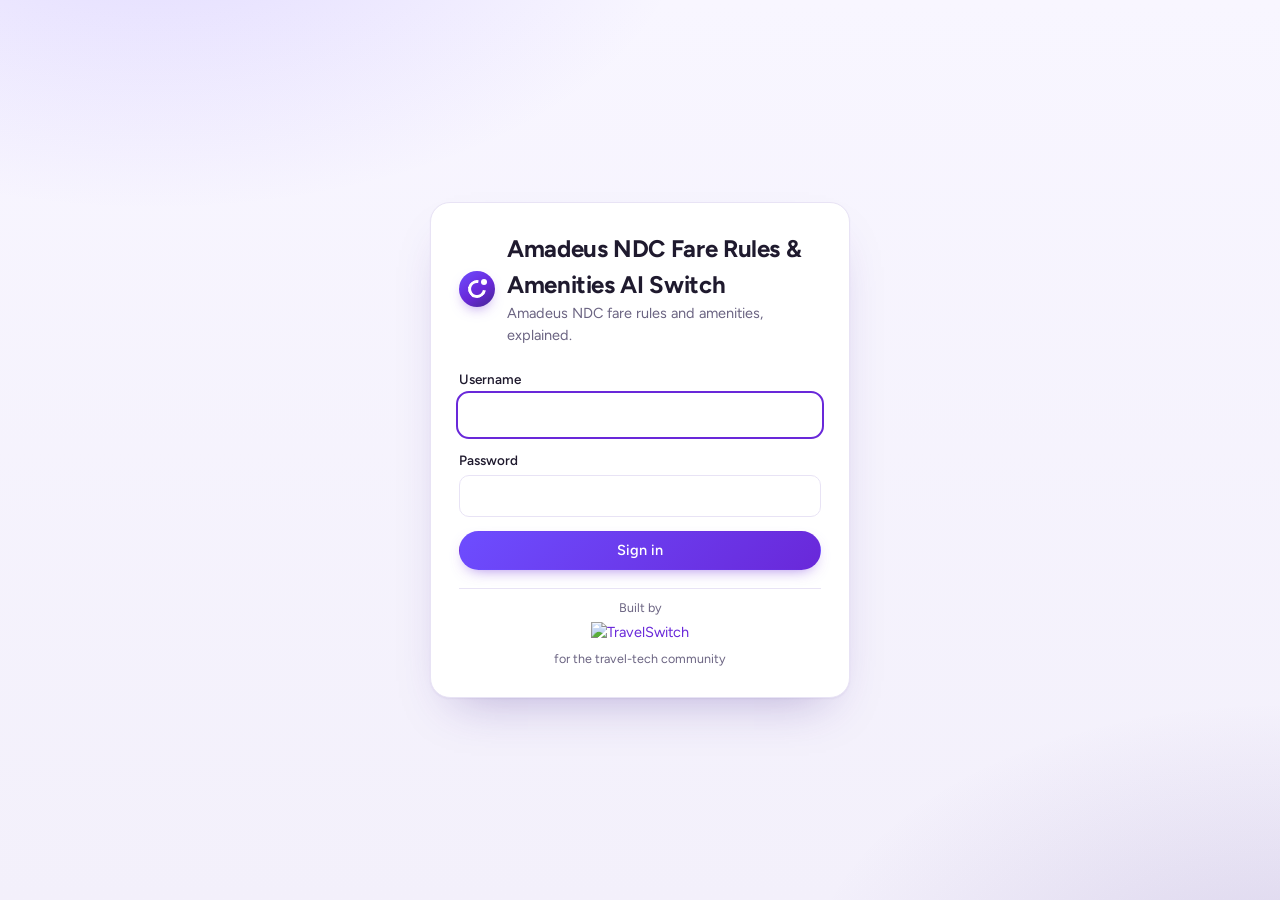
==== commit eafb68e5: "Implemented index page UI updates" ====
--- a/ui/index.html
+++ b/ui/index.html
@@ -4,13 +4,13 @@
   <meta charset="utf-8" />
   <meta name="viewport" content="width=device-width, initial-scale=1" />
   <meta name="color-scheme" content="light dark" />
-  <title>Amadeus Fare Rules &amp; Amenities AI Switch Admin – Amadeus NDC fare rules &amp; amenities</title>
-  <meta name="description" content="Amadeus Fare Rules &amp; Amenities AI Switch admin console: configure your LLM provider (OpenAI, Azure OpenAI, Anthropic Claude, Google Gemini, Groq, AWS Bedrock), manage API keys, prompts and datastores, and test airline fare-rules summaries and chat." />
-  <meta name="application-name" content="Amadeus Fare Rules &amp; Amenities AI Switch" />
+  <title>Amadeus NDC Fare Rules &amp; Amenities AI Switch Admin – Amadeus NDC fare rules &amp; amenities</title>
+  <meta name="description" content="Amadeus NDC Fare Rules &amp; Amenities AI Switch admin console: configure your LLM provider (OpenAI, Azure OpenAI, Anthropic Claude, Google Gemini, Groq, AWS Bedrock), manage API keys, prompts and datastores, and test airline fare-rules summaries and chat." />
+  <meta name="application-name" content="Amadeus NDC Fare Rules &amp; Amenities AI Switch" />
   <meta name="author" content="TravelSwitch" />
   <meta name="robots" content="noindex, nofollow" />
   <meta name="theme-color" content="#6928d9" />
-  <meta property="og:title" content="Amadeus Fare Rules &amp; Amenities AI Switch – Amadeus NDC fare rules and amenities, explained" />
+  <meta property="og:title" content="Amadeus NDC Fare Rules &amp; Amenities AI Switch – Amadeus NDC fare rules and amenities, explained" />
   <meta property="og:description" content="Open-source, self-hosted fare-rules summariser and chat API with your own LLM." />
   <meta property="og:type" content="website" />
   <link rel="icon" href="data:image/svg+xml,%3Csvg xmlns='http://www.w3.org/2000/svg' viewBox='0 0 32 32'%3E%3Cdefs%3E%3ClinearGradient id='g' x1='0' y1='0' x2='1' y2='1'%3E%3Cstop offset='0' stop-color='%236d4dff'/%3E%3Cstop offset='1' stop-color='%23442690'/%3E%3C/linearGradient%3E%3C/defs%3E%3Ccircle cx='16' cy='16' r='15' fill='url(%23g)'/%3E%3Ccircle cx='16' cy='16' r='7' fill='none' stroke='%23fff' stroke-width='3' stroke-dasharray='33 11' transform='rotate(-35 16 16)'/%3E%3Ccircle cx='23' cy='9' r='2.5' fill='%23fff'/%3E%3C/svg%3E" />
@@ -20,7 +20,7 @@
   <link rel="stylesheet" href="/ui/assets/styles.css" />
 </head>
 <body>
-  <noscript>Amadeus Fare Rules &amp; Amenities AI Switch Admin requires JavaScript.</noscript>
+  <noscript>Amadeus NDC Fare Rules &amp; Amenities AI Switch Admin requires JavaScript.</noscript>
 
   <!-- Login -->
   <section id="view-login" class="auth-screen" hidden>
@@ -28,7 +28,7 @@
       <div class="brand">
         <span class="brand-mark" aria-hidden="true"></span>
         <div>
-          <h1>Amadeus Fare Rules &amp; Amenities AI Switch</h1>
+          <h1>Amadeus NDC Fare Rules &amp; Amenities AI Switch</h1>
           <p class="muted">Amadeus NDC fare rules and amenities, explained.</p>
         </div>
       </div>
@@ -55,7 +55,7 @@
     <aside class="sidebar">
       <div class="brand compact">
         <span class="brand-mark" aria-hidden="true"></span>
-        <span class="brand-name" title="Amadeus Fare Rules &amp; Amenities AI Switch">AI Switch</span>
+        <span class="brand-name" title="Amadeus NDC Fare Rules &amp; Amenities AI Switch">AI Switch</span>
       </div>
       <nav class="nav" aria-label="Main">
         <a href="#/overview" data-route="overview">Overview</a>
